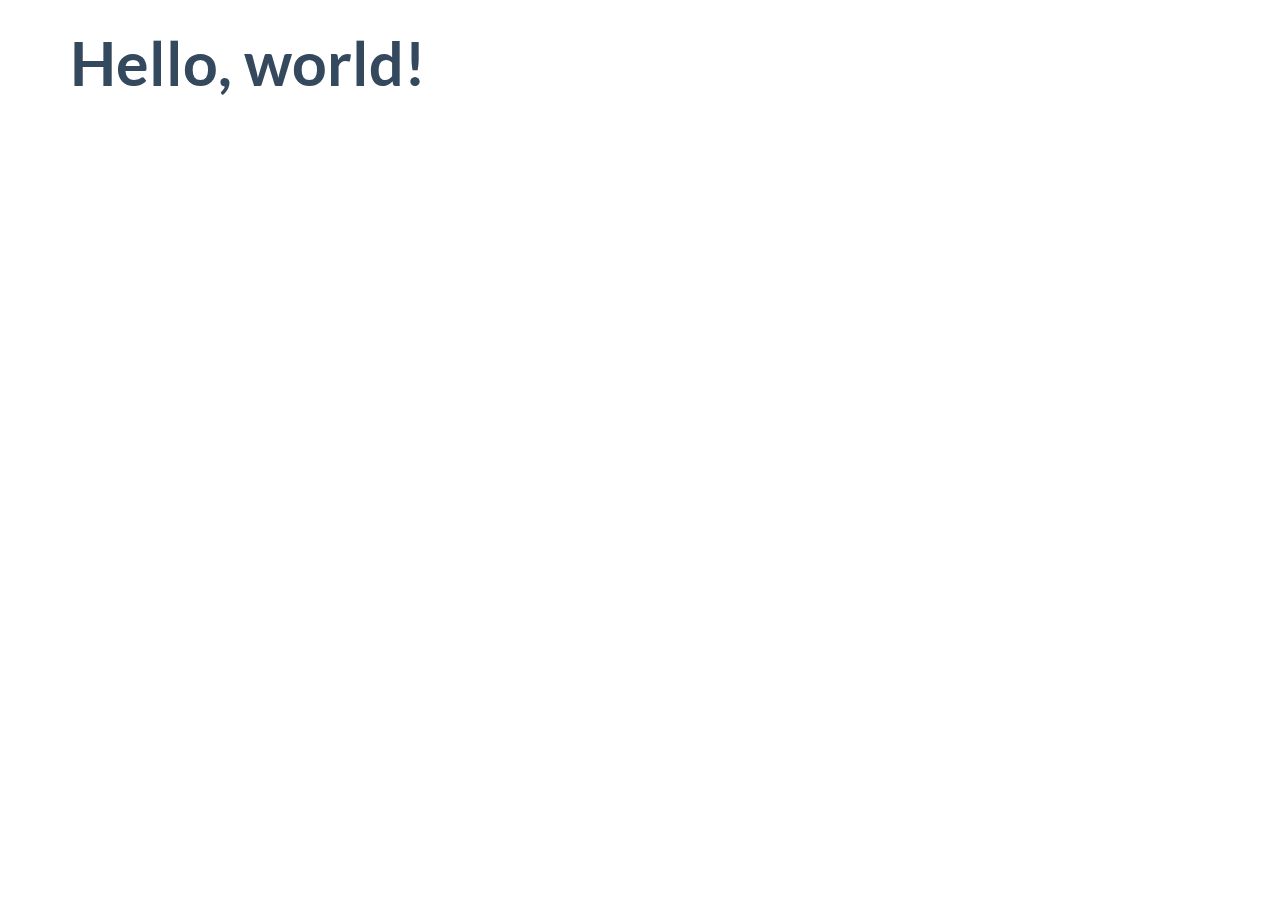
==== index.html @ 7b9da8a2 "Update index.html" ====
<!DOCTYPE html>
<html lang="en">
  <head>
    <meta charset="utf-8">
    <title>Flat UI Free 101 Template</title>
    <meta name="viewport" content="width=device-width, initial-scale=1.0">

    <!-- Loading Bootstrap -->
    <link href="bower_components/flat-ui/dist/css/vendor/bootstrap.min.css" rel="stylesheet">

    <!-- Loading Flat UI -->
    <link href="bower_components/flat-ui/dist/css/flat-ui.css" rel="stylesheet">

    <link rel="shortcut icon" href="img/favicon.ico">

    <!-- HTML5 shim, for IE6-8 support of HTML5 elements. All other JS at the end of file. -->
    <!--[if lt IE 9]>
      <script src="js/vendor/html5shiv.js"></script>
      <script src="js/vendor/respond.min.js"></script>
    <![endif]-->
  </head>
  <body>
    <div class="container">
        <h1>Hello, world!</h1>
    </div>
    <!-- /.container -->


    <!-- jQuery (necessary for Flat UI's JavaScript plugins) -->
    <script src="bower_components/flat-ui/dist/js/vendor/jquery.min.js"></script>
    <!-- Include all compiled plugins (below), or include individual files as needed -->
    <script src="bower_components/flat-ui/dist/js/flat-ui-pro.min.js"></script>

  </body>
</html>
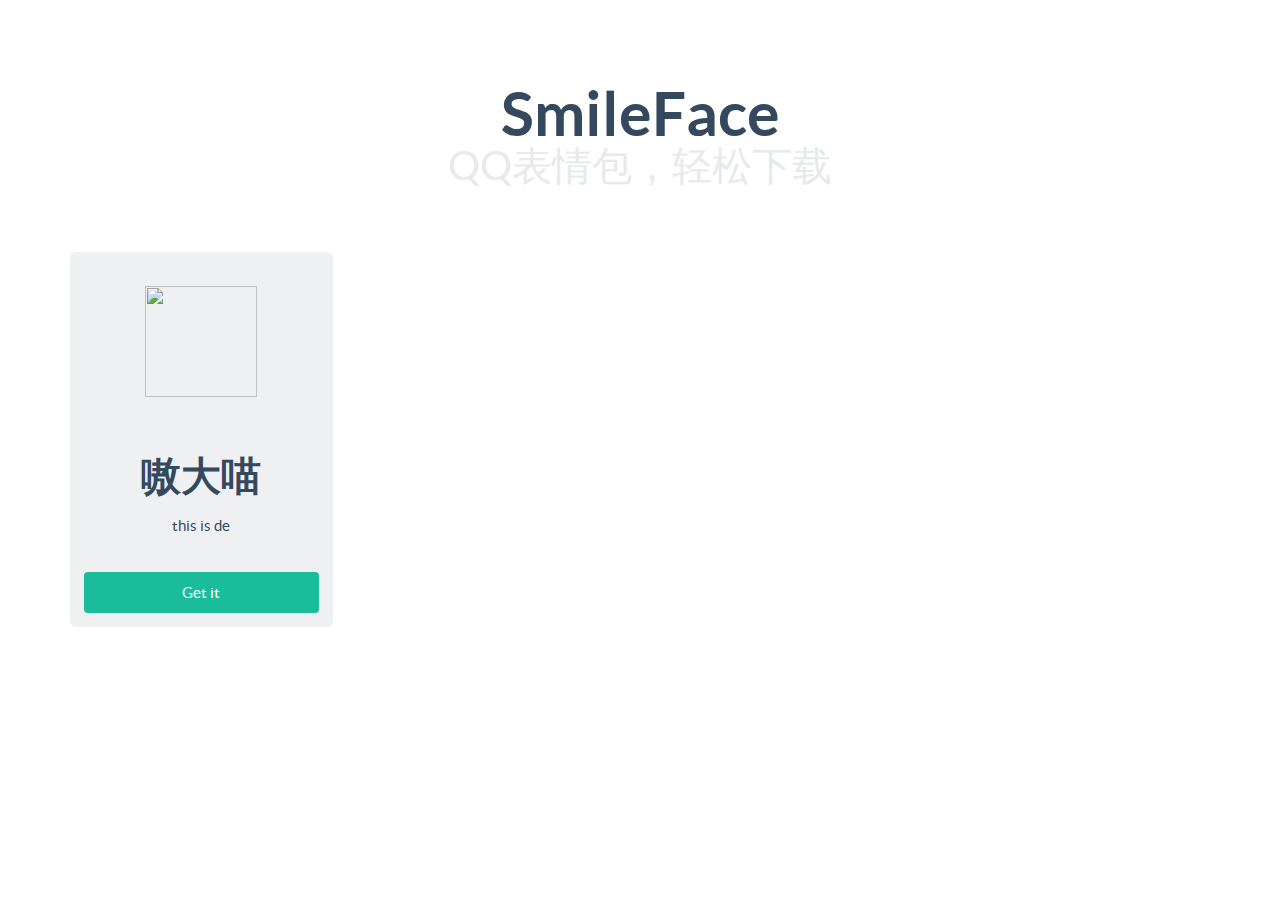
==== commit 4cd47c97: "Update index.html" ====
--- a/index.html
+++ b/index.html
@@ -2,7 +2,7 @@
 <html lang="en">
   <head>
     <meta charset="utf-8">
-    <title>Flat UI Free 101 Template</title>
+    <title>QQ smiles</title>
     <meta name="viewport" content="width=device-width, initial-scale=1.0">
 
     <!-- Loading Bootstrap -->
@@ -12,6 +12,9 @@
     <link href="bower_components/flat-ui/dist/css/flat-ui.css" rel="stylesheet">
 
     <link rel="shortcut icon" href="img/favicon.ico">
+    
+    <!-- Loading  base.css -->
+    <link href="css/base.css" rel="stylesheet">
 
     <!-- HTML5 shim, for IE6-8 support of HTML5 elements. All other JS at the end of file. -->
     <!--[if lt IE 9]>
@@ -21,7 +24,25 @@
   </head>
   <body>
     <div class="container">
-        <h1>Hello, world!</h1>
+      <div class="head">
+        <h1>
+          SmileFace
+          <small>QQ表情包，轻松下载</small>
+        </h1>  
+      </div>
+      
+      <div class="row demo-tiles">
+        <div class="col-xs-3">
+          <div class="tile">
+            <img src="http://designmodo.github.io/Flat-UI/img/icons/svg/compas.svg" alt="" class="tile-image big-illustration">
+            <h3 class="tile-tile">嗷大喵</h3>
+            <p>this is de</p>
+            <a class="btn btn-primary btn-large btn-block" href="faces/miao.eif">Get it</a>
+          </div>
+        </div>
+      </div>
+      
+      
     </div>
     <!-- /.container -->
 
@@ -29,7 +50,7 @@
     <!-- jQuery (necessary for Flat UI's JavaScript plugins) -->
     <script src="bower_components/flat-ui/dist/js/vendor/jquery.min.js"></script>
     <!-- Include all compiled plugins (below), or include individual files as needed -->
-    <script src="bower_components/flat-ui/dist/js/flat-ui-pro.min.js"></script>
+    <script src="bower_components/flat-ui/dist/js/flat-ui.min.js"></script>
 
   </body>
 </html>
--- a/css/base.css
+++ b/css/base.css
@@ -0,0 +1,8 @@
+.head {
+    padding: 50px;
+    text-align: center;
+}
+
+.head small {
+    display: block;
+}
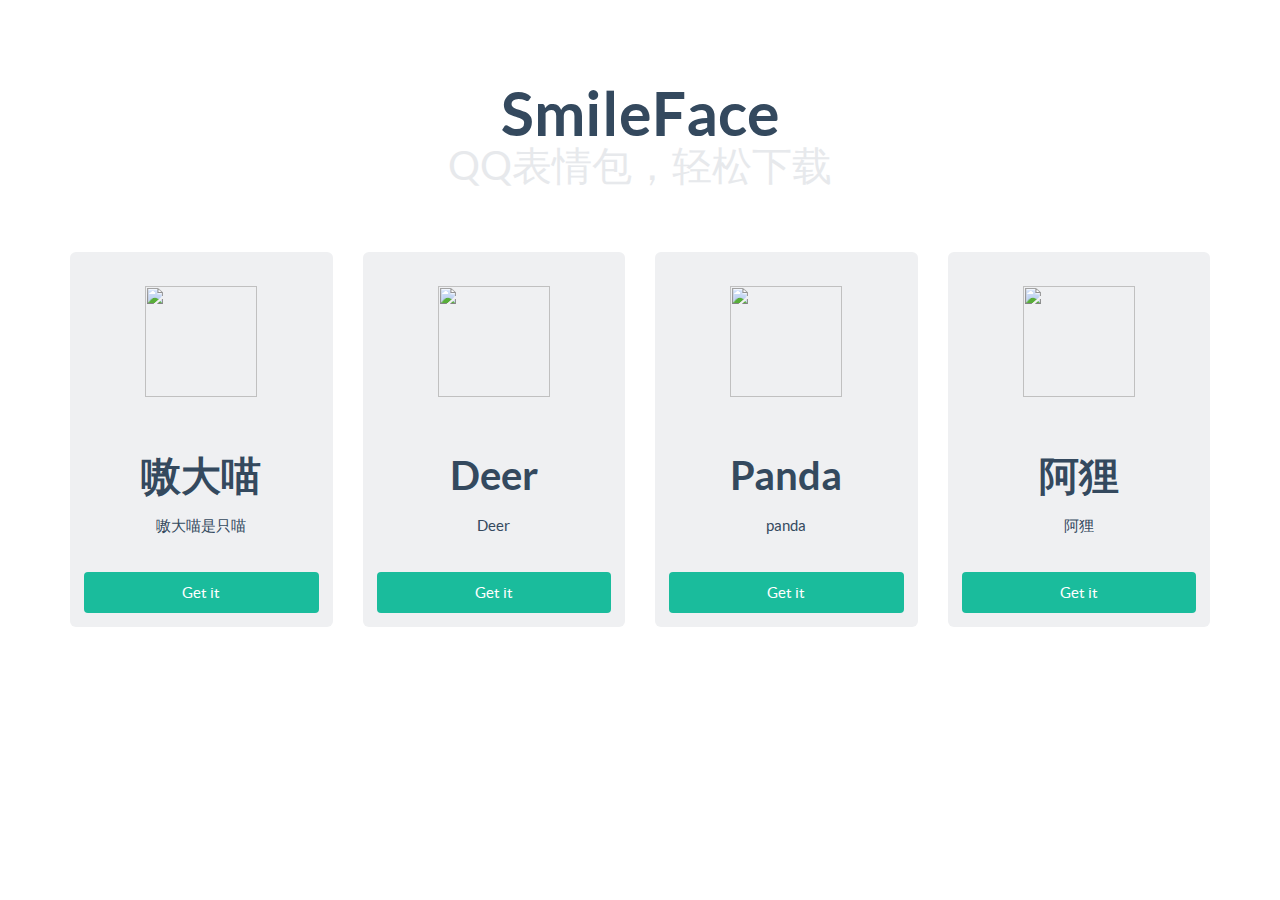
==== commit 4dc7261d: "Update index.html" ====
--- a/index.html
+++ b/index.html
@@ -34,10 +34,34 @@
       <div class="row demo-tiles">
         <div class="col-xs-3">
           <div class="tile">
-            <img src="http://designmodo.github.io/Flat-UI/img/icons/svg/compas.svg" alt="" class="tile-image big-illustration">
+            <img src="faces/miao-icon.jpg" alt="" class="tile-image big-illustration">
             <h3 class="tile-tile">嗷大喵</h3>
-            <p>this is de</p>
+            <p>嗷大喵是只喵</p>
             <a class="btn btn-primary btn-large btn-block" href="faces/miao.eif">Get it</a>
+          </div>
+        </div>
+         <div class="col-xs-3">
+          <div class="tile">
+            <img src="faces/deer-icon.png" alt="" class="tile-image big-illustration">
+            <h3 class="tile-tile">Deer</h3>
+            <p>Deer</p>
+            <a class="btn btn-primary btn-large btn-block" href="faces/deer.eif">Get it</a>
+          </div>
+        </div>
+         <div class="col-xs-3">
+          <div class="tile">
+            <img src="faces/panda-icon.png" alt="" class="tile-image big-illustration">
+            <h3 class="tile-tile">Panda</h3>
+            <p>panda</p>
+            <a class="btn btn-primary btn-large btn-block" href="faces/panda.eif">Get it</a>
+          </div>
+        </div>
+         <div class="col-xs-3">
+          <div class="tile">
+            <img src="faces/ali-icon.png" alt="" class="tile-image big-illustration">
+            <h3 class="tile-tile">阿狸</h3>
+            <p>阿狸</p>
+            <a class="btn btn-primary btn-large btn-block" href="faces/ali.eif">Get it</a>
           </div>
         </div>
       </div>
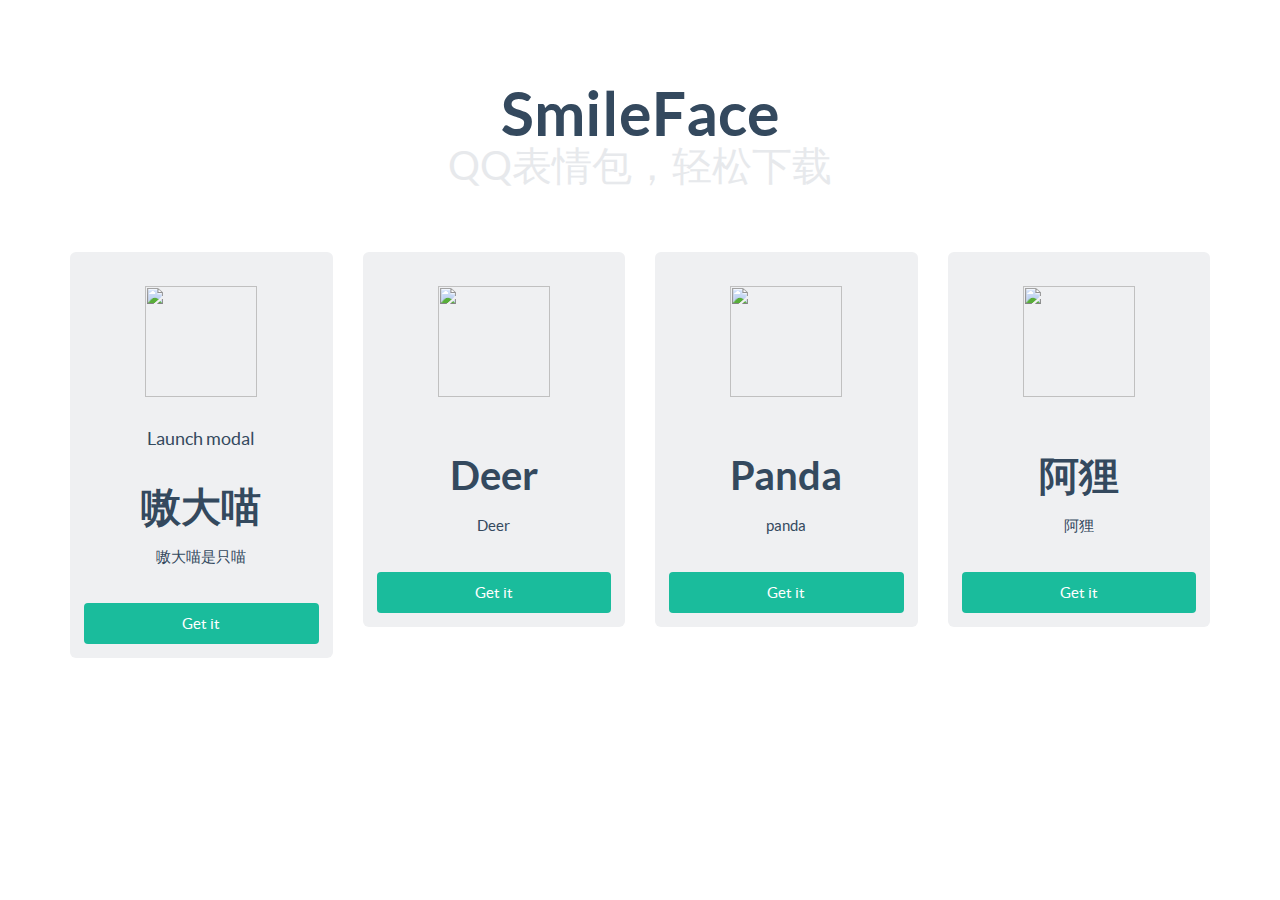
==== commit 66db597d: "Update index.html" ====
--- a/index.html
+++ b/index.html
@@ -35,6 +35,7 @@
         <div class="col-xs-3">
           <div class="tile">
             <img src="faces/miao-icon.jpg" alt="" class="tile-image big-illustration">
+            <div class="faces-show" data-toggle="modal" data-target="#myModal">Launch modal</div>
             <h3 class="tile-tile">嗷大喵</h3>
             <p>嗷大喵是只喵</p>
             <a class="btn btn-primary btn-large btn-block" href="faces/miao.eif">Get it</a>
@@ -69,6 +70,59 @@
       
     </div>
     <!-- /.container -->
+    <!-- Modal -->
+    <div class="modal fade" id="myModal" tabindex="-1" role="dialog" aria-labelledby="myModalLabel" aria-hidden="true">
+        <div class="modal-dialog">
+            <div class="modal-content">
+                <div class="modal-header">
+                    <button type="button" class="close" data-dismiss="modal"><span aria-hidden="true">&times;</span><span class="sr-only">Close</span></button>
+                    <h4 class="modal-title" id="myModalLabel">嗷大喵</h4>
+                </div>
+                <div class="modal-body">
+                    <div id="carousel-example-generic" class="carousel slide" data-ride="carousel">
+                        <!-- Indicators -->
+                        <ol class="carousel-indicators">
+                            <li data-target="#carousel-example-generic" data-slide-to="0" class="active"></li>
+                            <li data-target="#carousel-example-generic" data-slide-to="1"></li>
+                            <li data-target="#carousel-example-generic" data-slide-to="2"></li>
+                        </ol>
+
+                    <!-- Wrapper for slides -->
+                    <div class="carousel-inner" role="listbox">
+                      <div class="item active">
+                        <img src="..." alt="...">
+                        <div class="carousel-caption">
+                        ...
+                        </div>
+                      </div>
+                      <div class="item active">
+                        <img src="..." alt="...">
+                        <div class="carousel-caption">
+                        ...
+                        </div>
+                      </div>
+                      <div class="item active">
+                        <img src="..." alt="...">
+                        <div class="carousel-caption">
+                        ...
+                        </div>
+                      </div>
+                    </div>
+
+                    <!-- Controls -->
+                    <a class="left carousel-control" href="#carousel-example-generic" role="button" data-slide="prev">
+                        <span class="glyphicon glyphicon-chevron-left"></span>
+                        <span class="sr-only">Previous</span>
+                    </a>
+                    <a class="right carousel-control" href="#carousel-example-generic" role="button" data-slide="next">
+                        <span class="glyphicon glyphicon-chevron-right"></span>
+                        <span class="sr-only">Next</span>
+                    </a>
+                    </div>
+                </div>
+            </div>
+        </div>
+    </div>
 
 
     <!-- jQuery (necessary for Flat UI's JavaScript plugins) -->
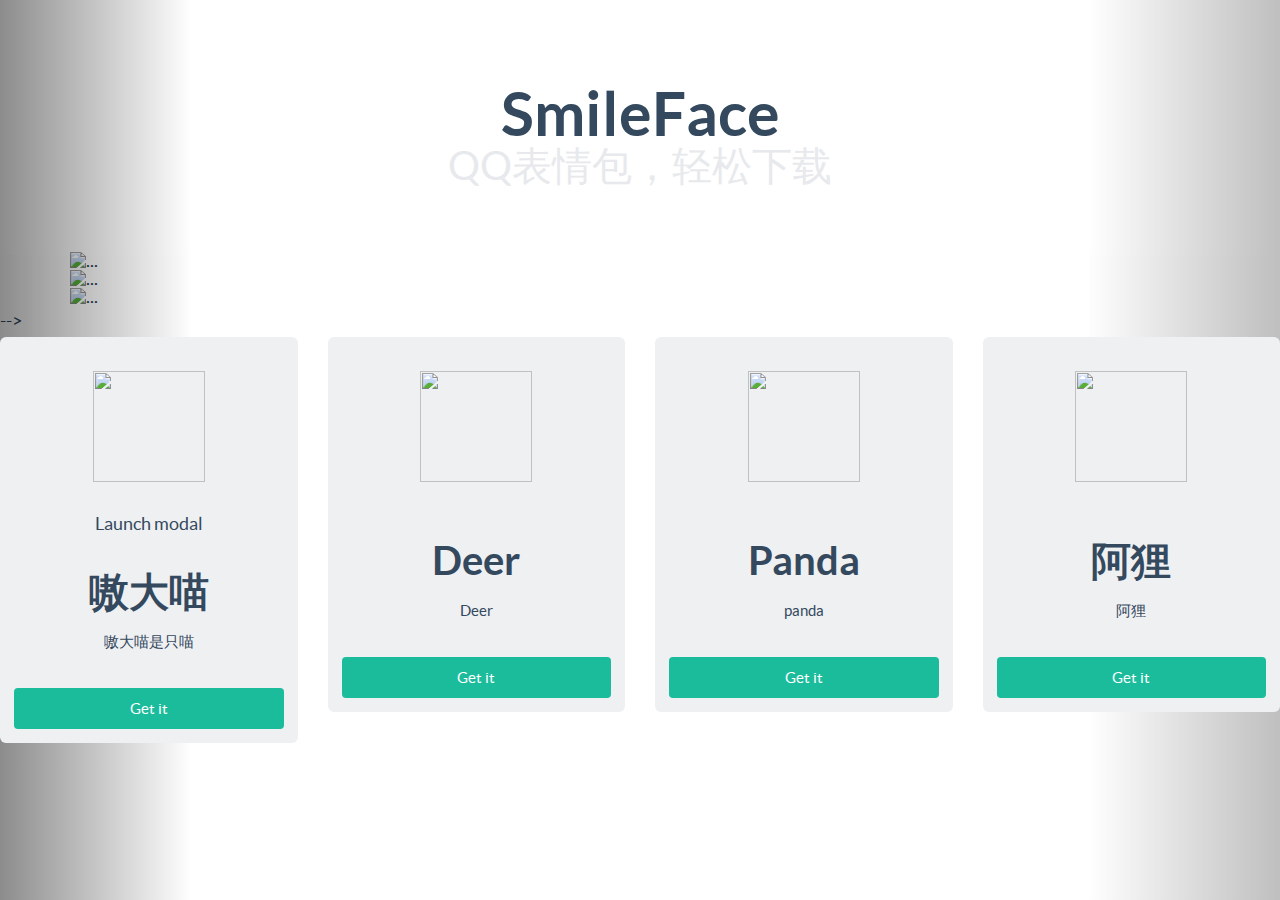
==== commit 96f83411: "Update index.html" ====
--- a/index.html
+++ b/index.html
@@ -30,7 +30,48 @@
           <small>QQ表情包，轻松下载</small>
         </h1>  
       </div>
-      
+      <!--
+        <div id="carousel-example-generic" class="carousel slide" data-ride="carousel">
+            <!-- Indicators -->
+            <ol class="carousel-indicators">
+                <li data-target="#carousel-example-generic" data-slide-to="0" class="active"></li>
+                <li data-target="#carousel-example-generic" data-slide-to="1"></li>
+                <li data-target="#carousel-example-generic" data-slide-to="2"></li>
+            </ol>
+
+        <!-- Wrapper for slides -->
+        <div class="carousel-inner" role="listbox">
+          <div class="item active">
+            <img src="http://designmodo.github.io/Flat-UI/docs/assets/img/demo/browser-pic-2.jpg" alt="...">
+            <div class="carousel-caption">
+            ...
+            </div>
+          </div>
+          <div class="item active">
+            <img src="http://designmodo.github.io/Flat-UI/docs/assets/img/demo/browser-pic-1.jpg" alt="...">
+            <div class="carousel-caption">
+            ...
+            </div>
+          </div>
+          <div class="item active">
+            <img src="http://designmodo.github.io/Flat-UI/docs/assets/img/demo/browser-pic-3.jpg" alt="...">
+            <div class="carousel-caption">
+            ...
+            </div>
+          </div>
+        </div>
+
+        <!-- Controls -->
+        <a class="left carousel-control" href="#carousel-example-generic" role="button" data-slide="prev">
+            <span class="glyphicon glyphicon-chevron-left"></span>
+            <span class="sr-only">Previous</span>
+        </a>
+        <a class="right carousel-control" href="#carousel-example-generic" role="button" data-slide="next">
+            <span class="glyphicon glyphicon-chevron-right"></span>
+            <span class="sr-only">Next</span>
+        </a>
+        </div>
+       -->         
       <div class="row demo-tiles">
         <div class="col-xs-3">
           <div class="tile">
@@ -78,48 +119,7 @@
                     <button type="button" class="close" data-dismiss="modal"><span aria-hidden="true">&times;</span><span class="sr-only">Close</span></button>
                     <h4 class="modal-title" id="myModalLabel">嗷大喵</h4>
                 </div>
-                <div class="modal-body">
-                    <div id="carousel-example-generic" class="carousel slide" data-ride="carousel">
-                        <!-- Indicators -->
-                        <ol class="carousel-indicators">
-                            <li data-target="#carousel-example-generic" data-slide-to="0" class="active"></li>
-                            <li data-target="#carousel-example-generic" data-slide-to="1"></li>
-                            <li data-target="#carousel-example-generic" data-slide-to="2"></li>
-                        </ol>
-
-                    <!-- Wrapper for slides -->
-                    <div class="carousel-inner" role="listbox">
-                      <div class="item active">
-                        <img src="..." alt="...">
-                        <div class="carousel-caption">
-                        ...
-                        </div>
-                      </div>
-                      <div class="item active">
-                        <img src="..." alt="...">
-                        <div class="carousel-caption">
-                        ...
-                        </div>
-                      </div>
-                      <div class="item active">
-                        <img src="..." alt="...">
-                        <div class="carousel-caption">
-                        ...
-                        </div>
-                      </div>
-                    </div>
-
-                    <!-- Controls -->
-                    <a class="left carousel-control" href="#carousel-example-generic" role="button" data-slide="prev">
-                        <span class="glyphicon glyphicon-chevron-left"></span>
-                        <span class="sr-only">Previous</span>
-                    </a>
-                    <a class="right carousel-control" href="#carousel-example-generic" role="button" data-slide="next">
-                        <span class="glyphicon glyphicon-chevron-right"></span>
-                        <span class="sr-only">Next</span>
-                    </a>
-                    </div>
-                </div>
+                <div class="modal-body"></div>
             </div>
         </div>
     </div>
@@ -130,5 +130,7 @@
     <!-- Include all compiled plugins (below), or include individual files as needed -->
     <script src="bower_components/flat-ui/dist/js/flat-ui.min.js"></script>
 
+    <!-- Include own js-->
+    <script src="js/base.js"></script>
   </body>
 </html>
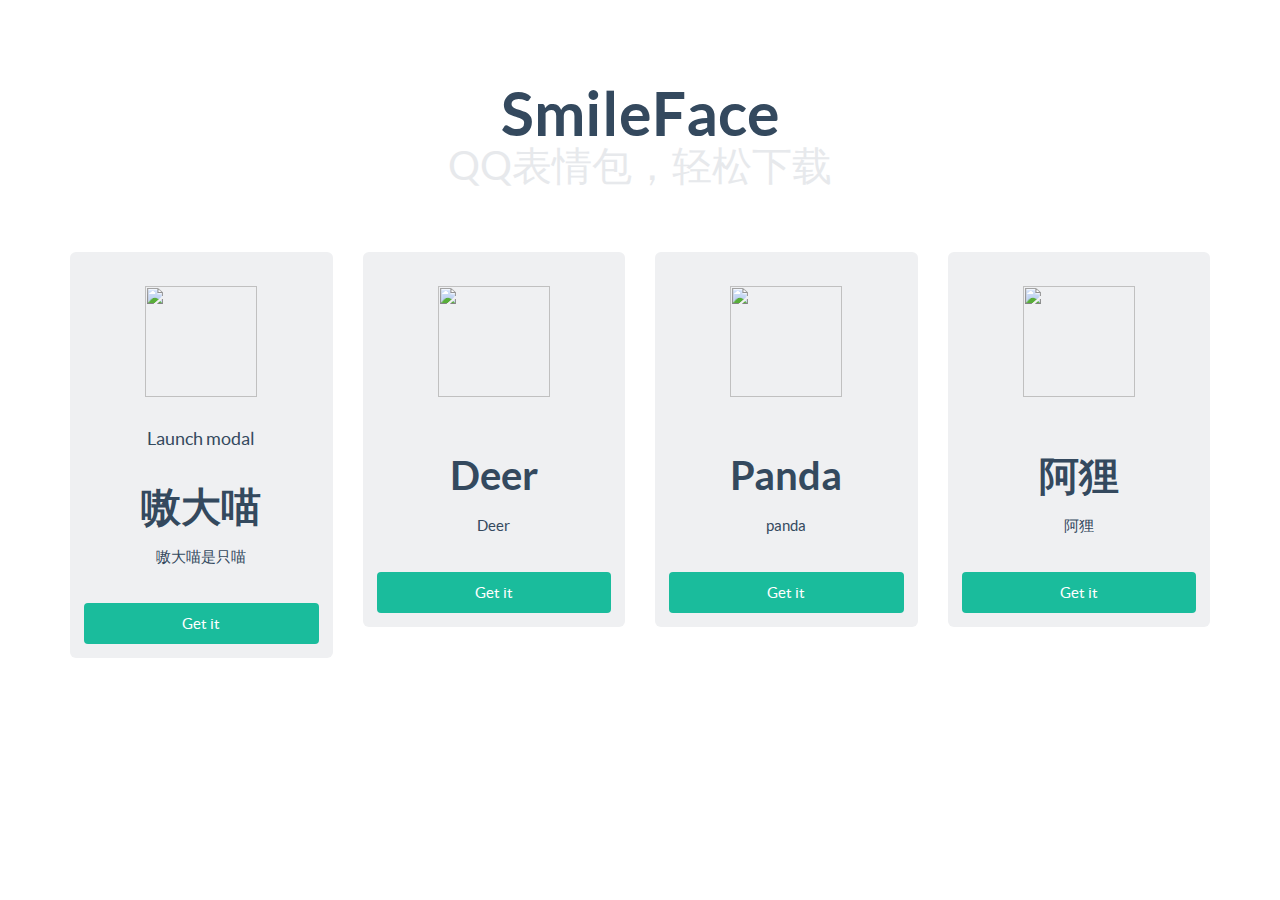
==== commit 14eea10b: "Update index.html" ====
--- a/index.html
+++ b/index.html
@@ -30,48 +30,7 @@
           <small>QQ表情包，轻松下载</small>
         </h1>  
       </div>
-      <!--
-        <div id="carousel-example-generic" class="carousel slide" data-ride="carousel">
-            <!-- Indicators -->
-            <ol class="carousel-indicators">
-                <li data-target="#carousel-example-generic" data-slide-to="0" class="active"></li>
-                <li data-target="#carousel-example-generic" data-slide-to="1"></li>
-                <li data-target="#carousel-example-generic" data-slide-to="2"></li>
-            </ol>
-
-        <!-- Wrapper for slides -->
-        <div class="carousel-inner" role="listbox">
-          <div class="item active">
-            <img src="http://designmodo.github.io/Flat-UI/docs/assets/img/demo/browser-pic-2.jpg" alt="...">
-            <div class="carousel-caption">
-            ...
-            </div>
-          </div>
-          <div class="item active">
-            <img src="http://designmodo.github.io/Flat-UI/docs/assets/img/demo/browser-pic-1.jpg" alt="...">
-            <div class="carousel-caption">
-            ...
-            </div>
-          </div>
-          <div class="item active">
-            <img src="http://designmodo.github.io/Flat-UI/docs/assets/img/demo/browser-pic-3.jpg" alt="...">
-            <div class="carousel-caption">
-            ...
-            </div>
-          </div>
-        </div>
-
-        <!-- Controls -->
-        <a class="left carousel-control" href="#carousel-example-generic" role="button" data-slide="prev">
-            <span class="glyphicon glyphicon-chevron-left"></span>
-            <span class="sr-only">Previous</span>
-        </a>
-        <a class="right carousel-control" href="#carousel-example-generic" role="button" data-slide="next">
-            <span class="glyphicon glyphicon-chevron-right"></span>
-            <span class="sr-only">Next</span>
-        </a>
-        </div>
-       -->         
+          
       <div class="row demo-tiles">
         <div class="col-xs-3">
           <div class="tile">
@@ -116,7 +75,9 @@
         <div class="modal-dialog">
             <div class="modal-content">
                 <div class="modal-header">
-                    <button type="button" class="close" data-dismiss="modal"><span aria-hidden="true">&times;</span><span class="sr-only">Close</span></button>
+                     <!-- 
+                     <button type="button" class="close" data-dismiss="modal"><span aria-hidden="true">&times;</span><span class="sr-only">Close</span></button>
+                    -->
                     <h4 class="modal-title" id="myModalLabel">嗷大喵</h4>
                 </div>
                 <div class="modal-body"></div>
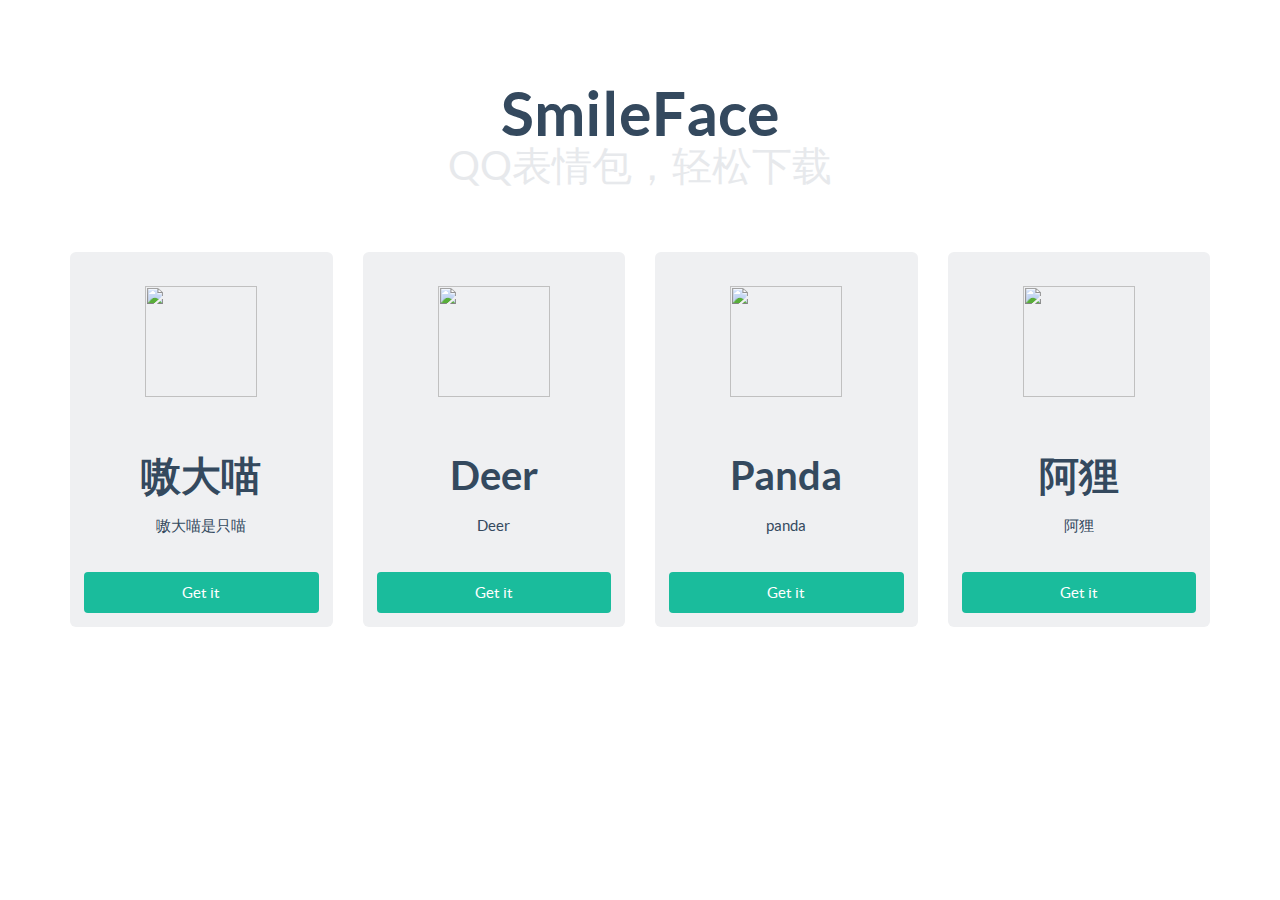
==== commit e3ca7797: "Update index.html" ====
--- a/index.html
+++ b/index.html
@@ -35,7 +35,7 @@
         <div class="col-xs-3">
           <div class="tile">
             <img src="faces/miao-icon.jpg" alt="" class="tile-image big-illustration">
-            <div class="faces-show" data-toggle="modal" data-target="#myModal">Launch modal</div>
+            <!-- <div class="faces-show" data-toggle="modal" data-target="#myModal">Launch modal</div> -->
             <h3 class="tile-tile">嗷大喵</h3>
             <p>嗷大喵是只喵</p>
             <a class="btn btn-primary btn-large btn-block" href="faces/miao.eif">Get it</a>
@@ -75,9 +75,7 @@
         <div class="modal-dialog">
             <div class="modal-content">
                 <div class="modal-header">
-                     <!-- 
                      <button type="button" class="close" data-dismiss="modal"><span aria-hidden="true">&times;</span><span class="sr-only">Close</span></button>
-                    -->
                     <h4 class="modal-title" id="myModalLabel">嗷大喵</h4>
                 </div>
                 <div class="modal-body"></div>
